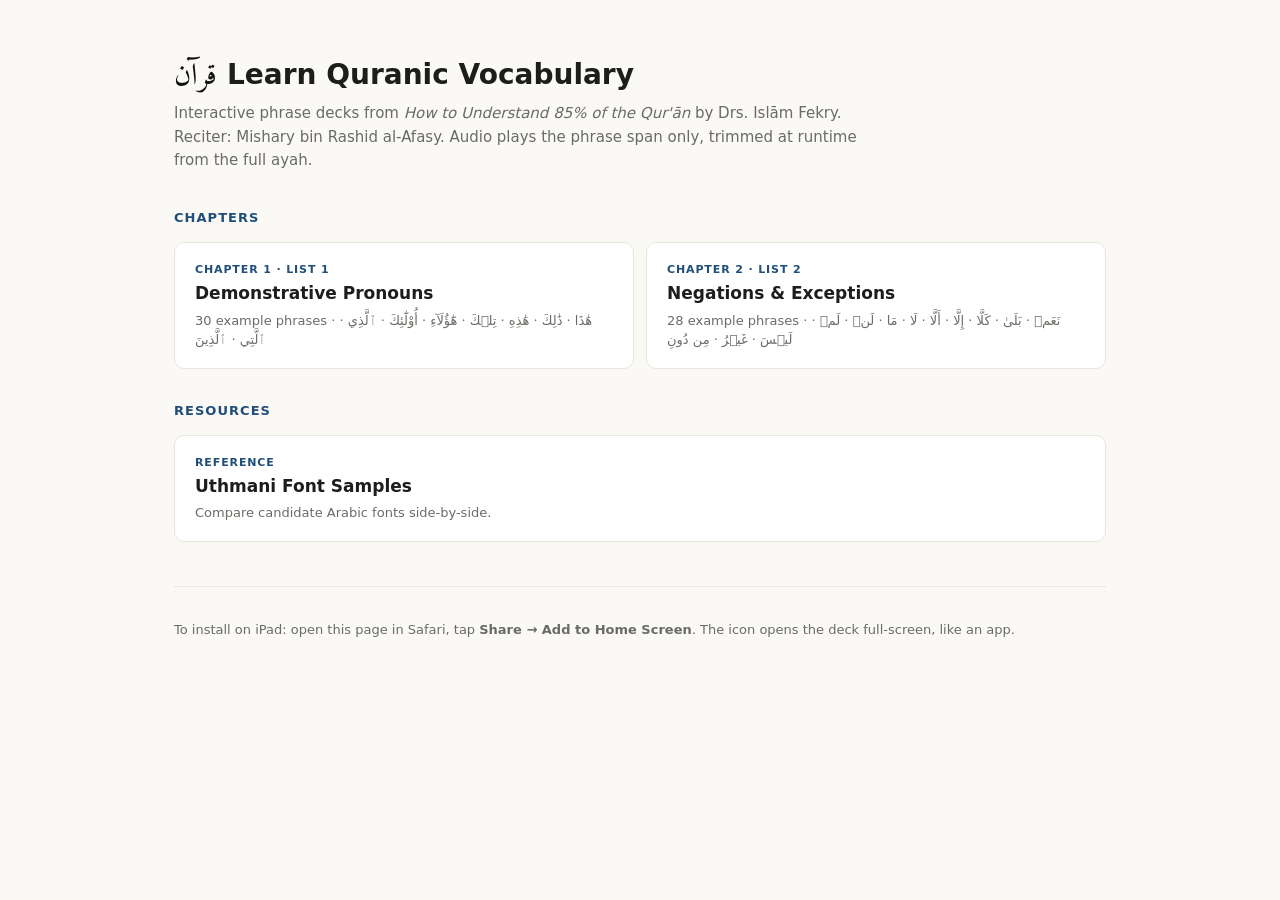
==== index.html @ f46d8872 "Initial commit" ====
<!doctype html>
<html lang="en" dir="ltr">
<head>
<meta charset="utf-8">
<meta name="viewport" content="width=device-width, initial-scale=1">
<meta name="apple-mobile-web-app-capable" content="yes">
<meta name="apple-mobile-web-app-status-bar-style" content="default">
<meta name="apple-mobile-web-app-title" content="Quranic Vocab">
<title>Learn Quranic Vocabulary</title>

<link rel="icon" type="image/svg+xml" href="assets/favicon.svg">
<link rel="apple-touch-icon" sizes="180x180" href="assets/apple-touch-icon.png">

<link rel="preconnect" href="https://fonts.googleapis.com">
<link rel="preconnect" href="https://fonts.gstatic.com" crossorigin>
<link href="https://fonts.googleapis.com/css2?family=Amiri+Quran&display=swap" rel="stylesheet">

<style>
  :root {
    --bg: #faf9f5;
    --card: #ffffff;
    --ink: #1d1d1b;
    --muted: #6b6b66;
    --accent: #1F4E79;
    --accent-soft: #eaf1f8;
    --border: #e8e6df;
  }
  * { box-sizing: border-box; }
  html, body {
    margin: 0; padding: 0; background: var(--bg); color: var(--ink);
    font-family: -apple-system, BlinkMacSystemFont, "Segoe UI", system-ui, sans-serif;
    font-size: 16px; line-height: 1.55;
    -webkit-text-size-adjust: 100%;
  }
  .wrap { max-width: 980px; margin: 0 auto; padding: 44px 24px 80px; }

  h1 { font-size: 28px; margin: 0 0 6px; font-weight: 600; }
  h1 .ar {
    font-family: 'Amiri Quran', serif; font-weight: 400;
    font-size: 30px; margin-right: 10px; color: #111;
  }
  .lede { margin: 0 0 36px; color: var(--muted); font-size: 15px; max-width: 720px; }

  h2 {
    font-size: 13px; text-transform: uppercase; letter-spacing: 0.08em;
    color: var(--accent); margin: 32px 0 14px; font-weight: 600;
  }

  /* Two-column chapter grid, collapses to one on narrow screens */
  .grid {
    display: grid; gap: 12px;
    grid-template-columns: repeat(2, minmax(0, 1fr));
  }
  @media (max-width: 640px) { .grid { grid-template-columns: 1fr; } }

  .card {
    display: block; padding: 18px 20px;
    background: var(--card); border: 1px solid var(--border); border-radius: 10px;
    text-decoration: none; color: var(--ink);
    transition: all 0.12s ease;
    min-height: 100%;
  }
  .card:hover { border-color: var(--accent); background: var(--accent-soft); }
  .card .num { font-size: 11px; color: var(--accent); font-weight: 600; letter-spacing: 0.08em; text-transform: uppercase; }
  .card .title { font-size: 17px; font-weight: 600; margin: 2px 0 4px; }
  .card .sub { font-size: 13px; color: var(--muted); line-height: 1.5; }

  /* Single-column lists (Resources) */
  .card-list { list-style: none; padding: 0; margin: 0; display: grid; gap: 10px; }

  .footer {
    margin-top: 44px; padding-top: 20px; border-top: 1px solid var(--border);
    font-size: 13px; color: var(--muted);
  }
  .footer a { color: var(--accent); }
</style>
</head>
<body>
<div class="wrap">

<h1><span class="ar">قرآن</span>Learn Quranic Vocabulary</h1>
<p class="lede">
  Interactive phrase decks from <em>How to Understand 85% of the Qur'ān</em>
  by Drs. Islām Fekry. Reciter: Mishary bin Rashid al-Afasy. Audio plays the
  phrase span only, trimmed at runtime from the full ayah.
</p>

<h2>Chapters</h2>
<div class="grid">
  <a class="card" href="Chapter%201%20-%20Demonstrative%20Pronouns/Coursebook/Phrases.html">
    <div class="num">Chapter 1 · List 1</div>
    <div class="title">Demonstrative Pronouns</div>
    <div class="sub">30 example phrases · هَٰذَا · ذَٰلِكَ · هَٰذِهِ · تِلۡكَ · هَٰٓؤُلَآءِ · أُوْلَٰٓئِكَ · ٱلَّذِي · ٱلَّتِي · ٱلَّذِينَ</div>
  </a>
  <a class="card" href="Chapter%202%20-%20Negations%20%26%20Exceptions/Coursebook/Phrases.html">
    <div class="num">Chapter 2 · List 2</div>
    <div class="title">Negations &amp; Exceptions</div>
    <div class="sub">28 example phrases · نَعَمۡ · بَلَىٰ · كَلَّا · إِلَّا · أَلَّا · لَا · مَا · لَنۡ · لَمۡ · لَيۡسَ · غَيۡرُ · مِن دُونِ</div>
  </a>
</div>

<h2>Resources</h2>
<ul class="card-list">
  <li>
    <a class="card" href="Resources/Uthmani%20Font%20Samples.html">
      <div class="num">Reference</div>
      <div class="title">Uthmani Font Samples</div>
      <div class="sub">Compare candidate Arabic fonts side-by-side.</div>
    </a>
  </li>
</ul>

<div class="footer">
  <p>To install on iPad: open this page in Safari, tap <strong>Share → Add to Home Screen</strong>. The icon opens the deck full-screen, like an app.</p>
</div>

</div>
</body>
</html>
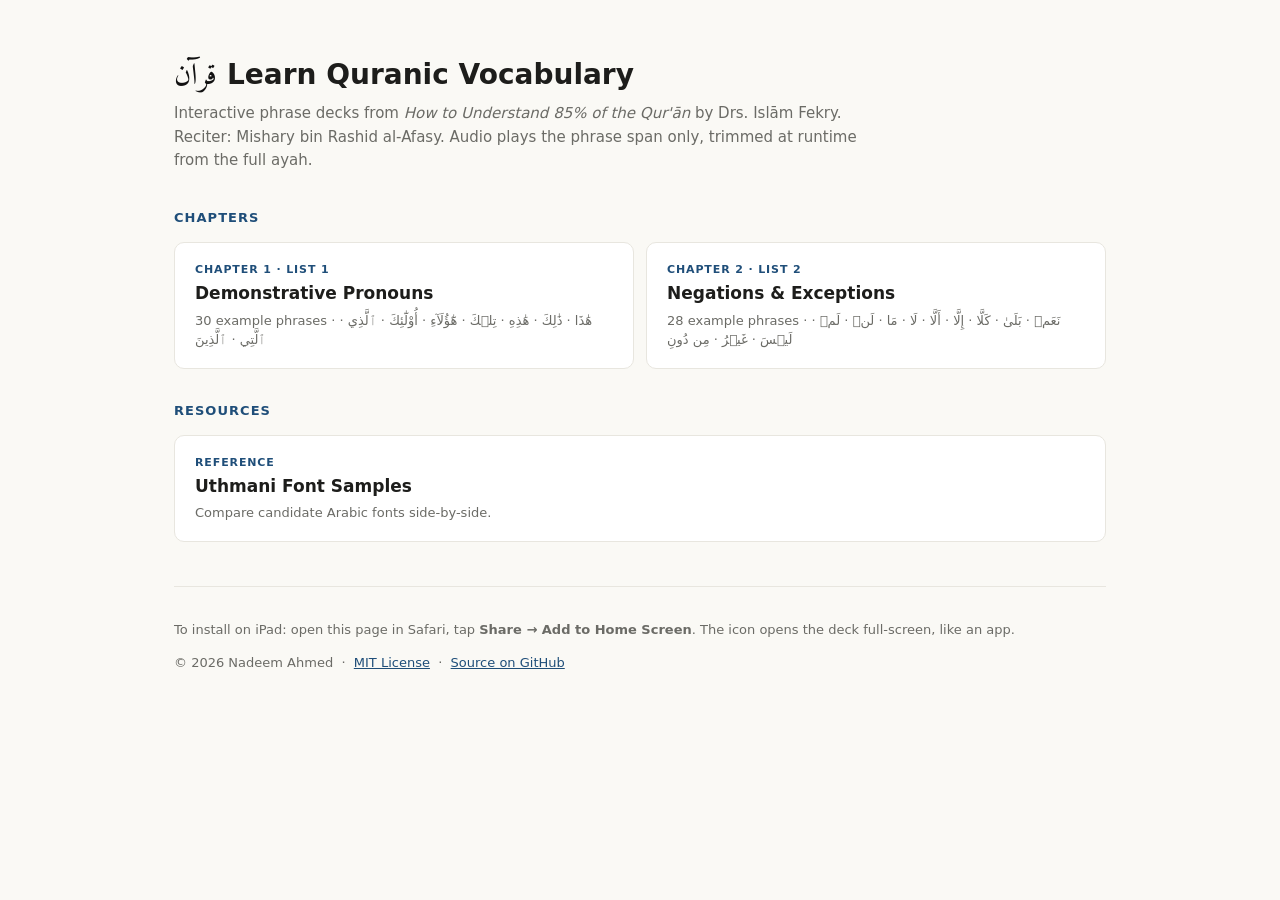
==== commit 89f3d9ad: "Add copyright notice and license link to footer" ====
--- a/index.html
+++ b/index.html
@@ -112,6 +112,7 @@
 
 <div class="footer">
   <p>To install on iPad: open this page in Safari, tap <strong>Share → Add to Home Screen</strong>. The icon opens the deck full-screen, like an app.</p>
+  <p>&copy; 2026 Nadeem Ahmed &nbsp;·&nbsp; <a href="https://github.com/nata11/learn-quranic-vocabulary/blob/main/LICENSE">MIT License</a> &nbsp;·&nbsp; <a href="https://github.com/nata11/learn-quranic-vocabulary">Source on GitHub</a></p>
 </div>
 
 </div>
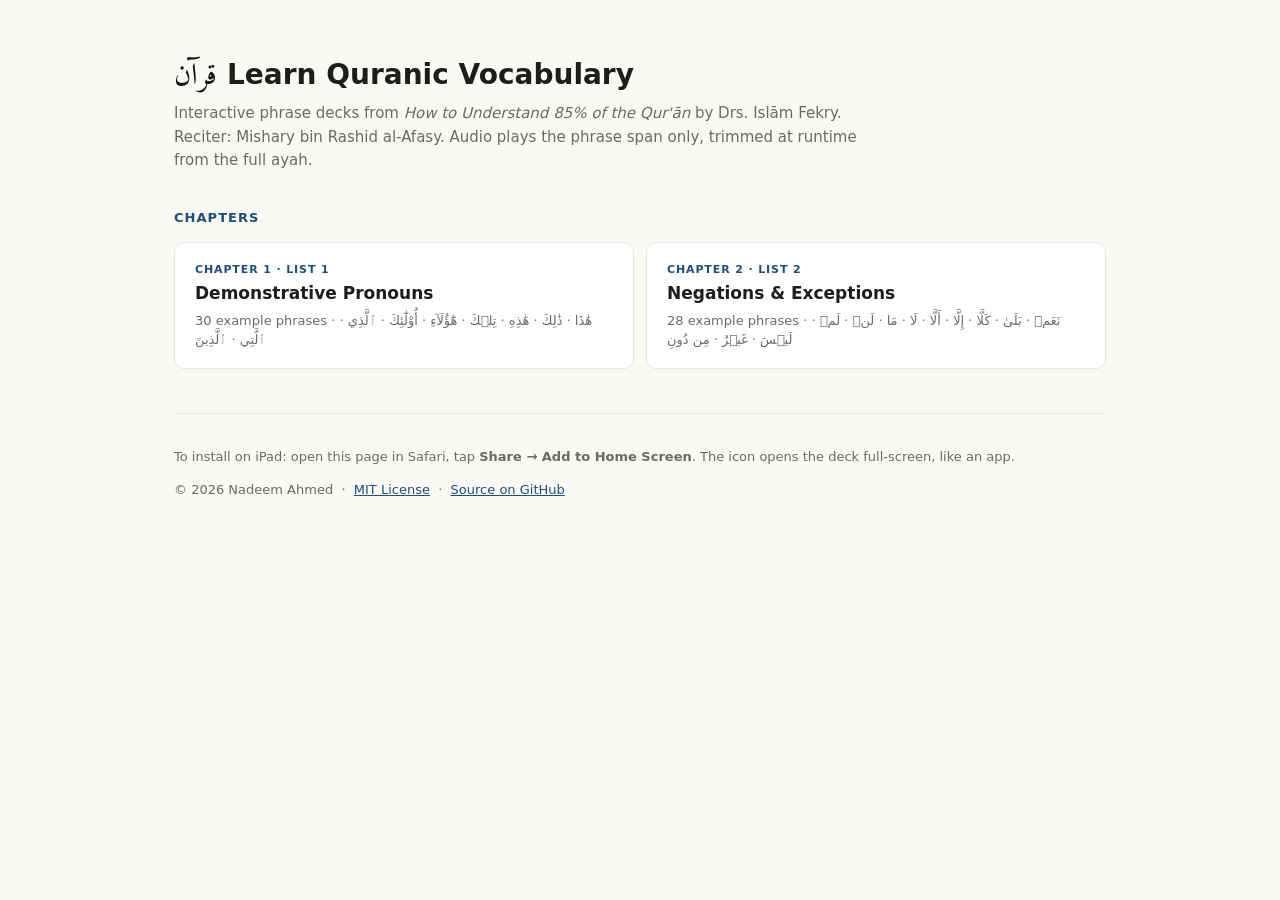
==== commit e2d2e19a: "Remove Uthmani Font Samples reference from index.html and update README.md" ====
--- a/index.html
+++ b/index.html
@@ -99,17 +99,6 @@
   </a>
 </div>
 
-<h2>Resources</h2>
-<ul class="card-list">
-  <li>
-    <a class="card" href="Resources/Uthmani%20Font%20Samples.html">
-      <div class="num">Reference</div>
-      <div class="title">Uthmani Font Samples</div>
-      <div class="sub">Compare candidate Arabic fonts side-by-side.</div>
-    </a>
-  </li>
-</ul>
-
 <div class="footer">
   <p>To install on iPad: open this page in Safari, tap <strong>Share → Add to Home Screen</strong>. The icon opens the deck full-screen, like an app.</p>
   <p>&copy; 2026 Nadeem Ahmed &nbsp;·&nbsp; <a href="https://github.com/nata11/learn-quranic-vocabulary/blob/main/LICENSE">MIT License</a> &nbsp;·&nbsp; <a href="https://github.com/nata11/learn-quranic-vocabulary">Source on GitHub</a></p>
